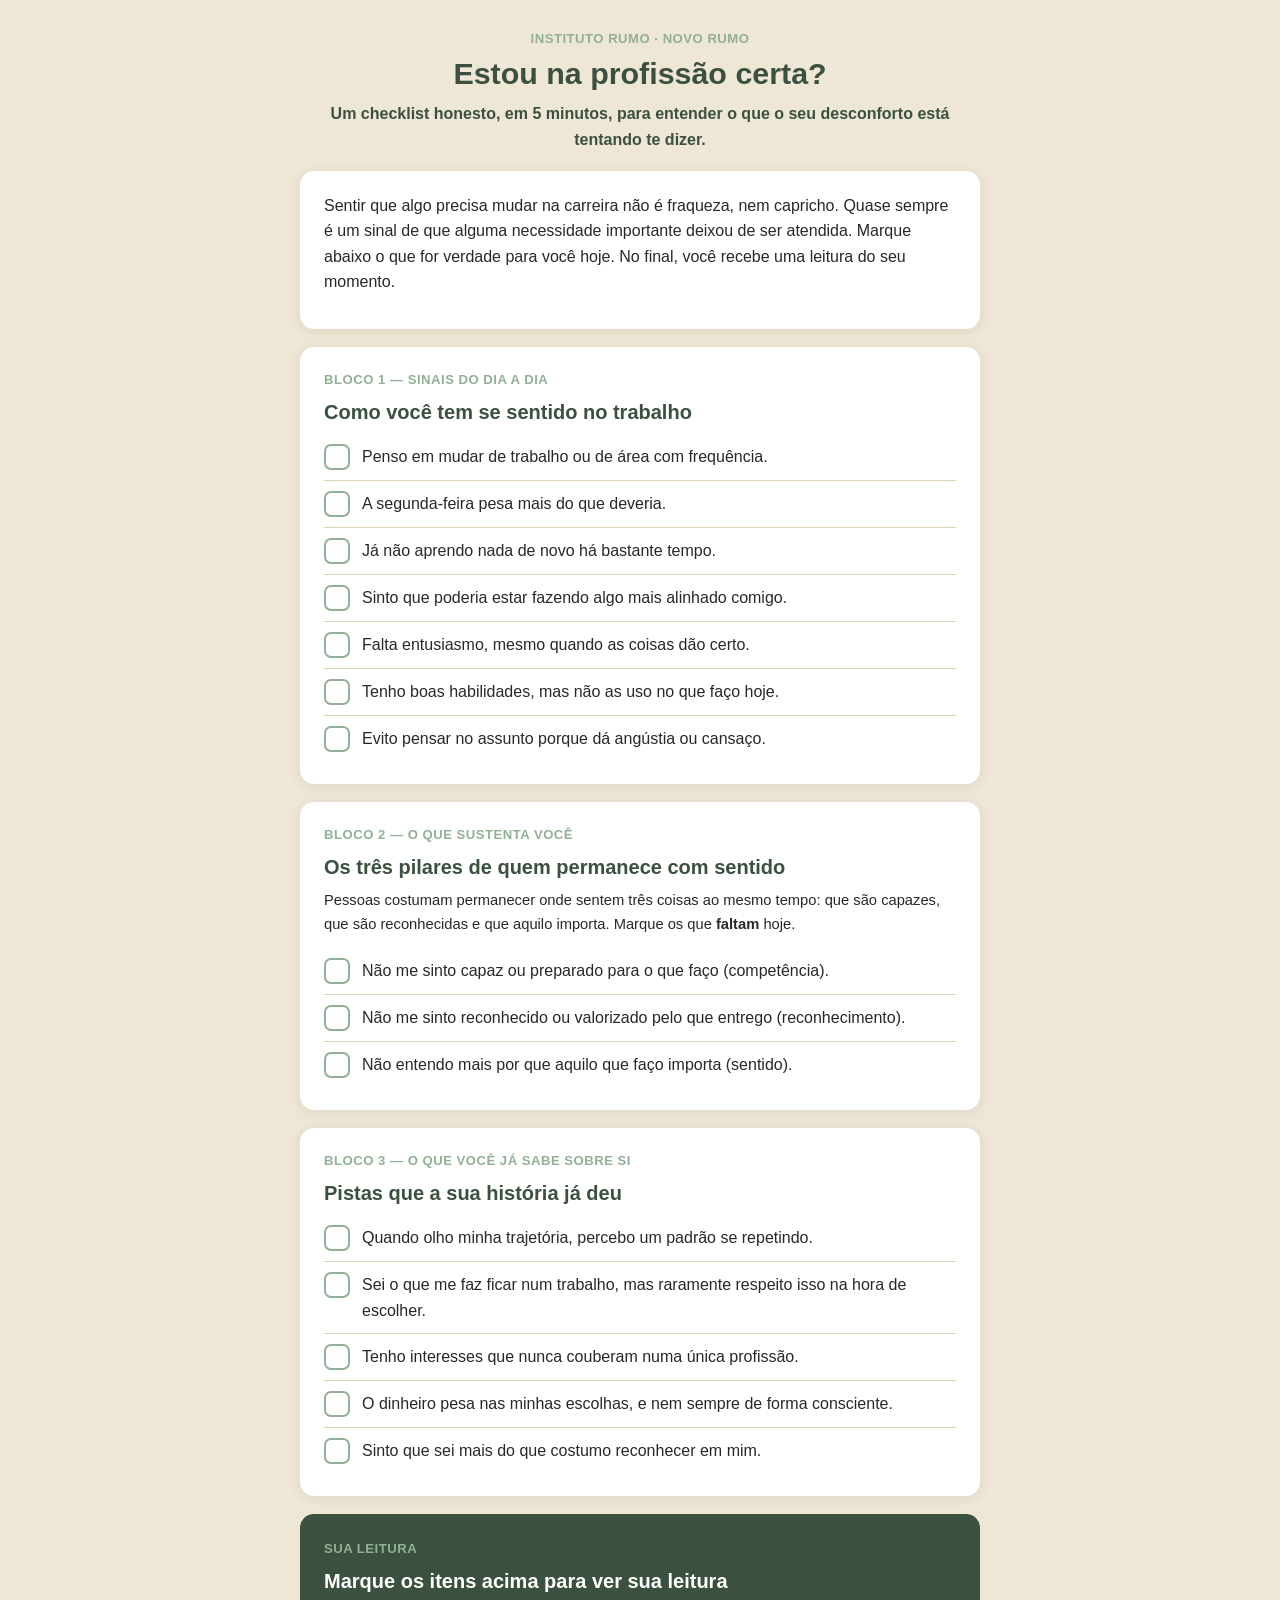
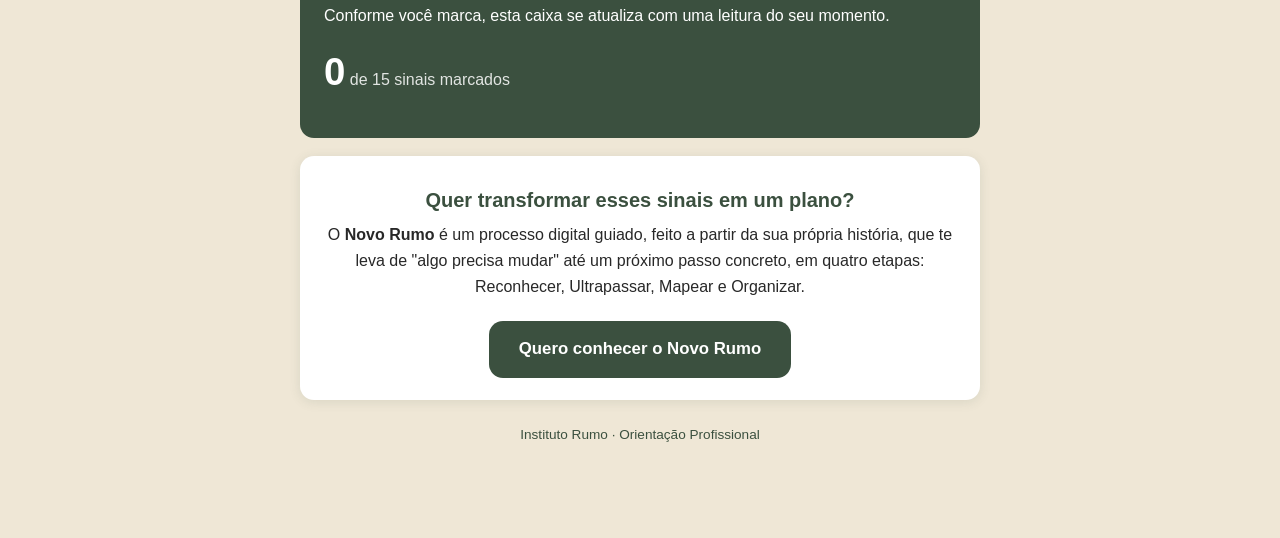
==== isca/index.html @ b63802c8 "feat: produto isca - checklist 'Estou na profissao certa?' (autoral) Co-Authored-By: Claude Opus 4.8" ====
<!DOCTYPE html>
<html lang="pt-BR">
<head>
  <meta charset="utf-8">
  <meta name="viewport" content="width=device-width, initial-scale=1">
  <title>Estou na profissão certa? · Checklist Novo Rumo</title>
  <style>
    :root{
      --verde-profundo:#3B503F; --verde-agua:#91B096; --bege:#EFE7D6; --bege-escuro:#DED2BB;
      --preto-suave:#282828; --branco:#fff; --raio:14px; --sombra:0 2px 12px rgba(59,80,63,.12);
    }
    @import url('https://fonts.googleapis.com/css2?family=Montserrat:wght@400;500;600;700;800&display=swap');
    *{box-sizing:border-box;margin:0;padding:0}
    body{font-family:'Montserrat',Arial,sans-serif;background:var(--bege);color:var(--preto-suave);line-height:1.6}
    .container{max-width:720px;margin:0 auto;padding:28px 20px 80px}
    h1{color:var(--verde-profundo);font-size:1.9rem;font-weight:800;line-height:1.2;margin-bottom:10px}
    h2{color:var(--verde-profundo);font-size:1.25rem;font-weight:800;margin:6px 0}
    p{margin-bottom:12px}
    .lead{color:var(--verde-profundo);font-weight:600}
    .card{background:var(--branco);border-radius:var(--raio);padding:22px 24px;box-shadow:var(--sombra);margin-bottom:18px}
    .bloco-titulo{font-size:.82rem;text-transform:uppercase;letter-spacing:.5px;color:var(--verde-agua);font-weight:700;margin-bottom:6px}
    .item{display:flex;gap:12px;align-items:flex-start;padding:10px 0;border-bottom:1px solid var(--bege-escuro);cursor:pointer}
    .item:last-child{border-bottom:none}
    .item .marca{flex:0 0 26px;height:26px;border:2px solid var(--verde-agua);border-radius:7px;display:flex;align-items:center;justify-content:center;font-weight:800;color:var(--branco);background:var(--branco);transition:.15s}
    .item.marcado .marca{background:var(--verde-profundo);border-color:var(--verde-profundo)}
    .item .texto{flex:1}
    .resultado{background:var(--verde-profundo);color:var(--branco);border-radius:var(--raio);padding:24px;margin-top:8px}
    .resultado h2{color:var(--branco)}
    .contador{font-size:2.4rem;font-weight:800}
    .btn{display:inline-block;background:var(--verde-profundo);color:var(--branco);text-decoration:none;border-radius:var(--raio);
      padding:15px 30px;font-weight:700;font-size:1.05rem;border:none;cursor:pointer;margin-top:10px}
    .btn.claro{background:var(--branco);color:var(--verde-profundo)}
    .rodape{text-align:center;color:var(--verde-profundo);font-size:.85rem;margin-top:24px}
    @media print{ .btn{display:none} body{background:#fff} .card{box-shadow:none;border:1px solid #ccc} }
  </style>
</head>
<body>
  <div class="container">

    <header style="text-align:center;margin-bottom:18px">
      <p class="bloco-titulo">Instituto Rumo · Novo Rumo</p>
      <h1>Estou na profissão certa?</h1>
      <p class="lead">Um checklist honesto, em 5 minutos, para entender o que o seu desconforto está tentando te dizer.</p>
    </header>

    <div class="card">
      <p>Sentir que algo precisa mudar na carreira não é fraqueza, nem capricho. Quase sempre é um sinal de que alguma necessidade importante deixou de ser atendida. Marque abaixo o que for verdade para você hoje. No final, você recebe uma leitura do seu momento.</p>
    </div>

    <div class="card">
      <p class="bloco-titulo">Bloco 1 — Sinais do dia a dia</p>
      <h2>Como você tem se sentido no trabalho</h2>
      <div id="bloco1"></div>
    </div>

    <div class="card">
      <p class="bloco-titulo">Bloco 2 — O que sustenta você</p>
      <h2>Os três pilares de quem permanece com sentido</h2>
      <p style="font-size:.92rem">Pessoas costumam permanecer onde sentem três coisas ao mesmo tempo: que são capazes, que são reconhecidas e que aquilo importa. Marque os que <strong>faltam</strong> hoje.</p>
      <div id="bloco2"></div>
    </div>

    <div class="card">
      <p class="bloco-titulo">Bloco 3 — O que você já sabe sobre si</p>
      <h2>Pistas que a sua história já deu</h2>
      <div id="bloco3"></div>
    </div>

    <div class="resultado" id="resultado">
      <p class="bloco-titulo" style="color:var(--verde-agua)">Sua leitura</p>
      <h2 id="res-titulo">Marque os itens acima para ver sua leitura</h2>
      <p id="res-texto">Conforme você marca, esta caixa se atualiza com uma leitura do seu momento.</p>
      <p><span class="contador" id="contador">0</span> <span style="opacity:.85">de <span id="total">0</span> sinais marcados</span></p>
    </div>

    <div class="card" style="text-align:center;margin-top:18px">
      <h2>Quer transformar esses sinais em um plano?</h2>
      <p>O <strong>Novo Rumo</strong> é um processo digital guiado, feito a partir da sua própria história, que te leva de "algo precisa mudar" até um próximo passo concreto, em quatro etapas: Reconhecer, Ultrapassar, Mapear e Organizar.</p>
      <a class="btn" id="cta" href="#" target="_blank">Quero conhecer o Novo Rumo</a>
    </div>

    <p class="rodape">Instituto Rumo · Orientação Profissional</p>
  </div>

  <script>
    // EDITÁVEL: troque o link abaixo pelo link de venda na Eduzz, ou pelo WhatsApp.
    var LINK_NOVO_RUMO = "https://wa.me/55XXXXXXXXXXX?text=" + encodeURIComponent("Olá! Fiz o checklist e quero conhecer o Novo Rumo.");

    var BLOCO1 = [
      "Penso em mudar de trabalho ou de área com frequência.",
      "A segunda-feira pesa mais do que deveria.",
      "Já não aprendo nada de novo há bastante tempo.",
      "Sinto que poderia estar fazendo algo mais alinhado comigo.",
      "Falta entusiasmo, mesmo quando as coisas dão certo.",
      "Tenho boas habilidades, mas não as uso no que faço hoje.",
      "Evito pensar no assunto porque dá angústia ou cansaço."
    ];
    var BLOCO2 = [
      "Não me sinto capaz ou preparado para o que faço (competência).",
      "Não me sinto reconhecido ou valorizado pelo que entrego (reconhecimento).",
      "Não entendo mais por que aquilo que faço importa (sentido)."
    ];
    var BLOCO3 = [
      "Quando olho minha trajetória, percebo um padrão se repetindo.",
      "Sei o que me faz ficar num trabalho, mas raramente respeito isso na hora de escolher.",
      "Tenho interesses que nunca couberam numa única profissão.",
      "O dinheiro pesa nas minhas escolhas, e nem sempre de forma consciente.",
      "Sinto que sei mais do que costumo reconhecer em mim."
    ];

    function montar(idLista, itens){
      var alvo = document.getElementById(idLista);
      itens.forEach(function(txt){
        var div = document.createElement('div');
        div.className = 'item';
        div.innerHTML = '<div class="marca">✓</div><div class="texto">'+txt+'</div>';
        div.querySelector('.marca').style.color = 'transparent';
        div.addEventListener('click', function(){
          div.classList.toggle('marcado');
          div.querySelector('.marca').style.color = div.classList.contains('marcado') ? '#fff' : 'transparent';
          atualizar();
        });
        alvo.appendChild(div);
      });
    }

    function atualizar(){
      var marcados = document.querySelectorAll('.item.marcado').length;
      var total = document.querySelectorAll('.item').length;
      document.getElementById('contador').textContent = marcados;
      document.getElementById('total').textContent = total;
      var t = document.getElementById('res-titulo');
      var p = document.getElementById('res-texto');
      if(marcados === 0){
        t.textContent = "Marque os itens acima para ver sua leitura";
        p.textContent = "Conforme você marca, esta caixa se atualiza com uma leitura do seu momento.";
      } else if(marcados <= 3){
        t.textContent = "Alguns sinais, nada fora do comum";
        p.textContent = "Você sente incômodos pontuais. Vale observar o que se repete antes que vire desgaste. Conhecer seus padrões agora evita decisões no impulso depois.";
      } else if(marcados <= 7){
        t.textContent = "Há um recado importante aqui";
        p.textContent = "Vários sinais apontam para a mesma direção: alguma necessidade sua não está sendo atendida. Esse é o momento certo para entender o que sustenta você e organizar um próximo passo, com calma e método.";
      } else {
        t.textContent = "O seu desconforto já está pedindo movimento";
        p.textContent = "São muitos sinais ao mesmo tempo. Isso não significa recomeçar do zero, e sim olhar sua história com clareza para escolher um caminho que faça sentido. Um processo guiado faz toda a diferença nessa hora.";
      }
    }

    montar('bloco1', BLOCO1);
    montar('bloco2', BLOCO2);
    montar('bloco3', BLOCO3);
    atualizar();
    document.getElementById('cta').href = LINK_NOVO_RUMO;
  </script>
</body>
</html>
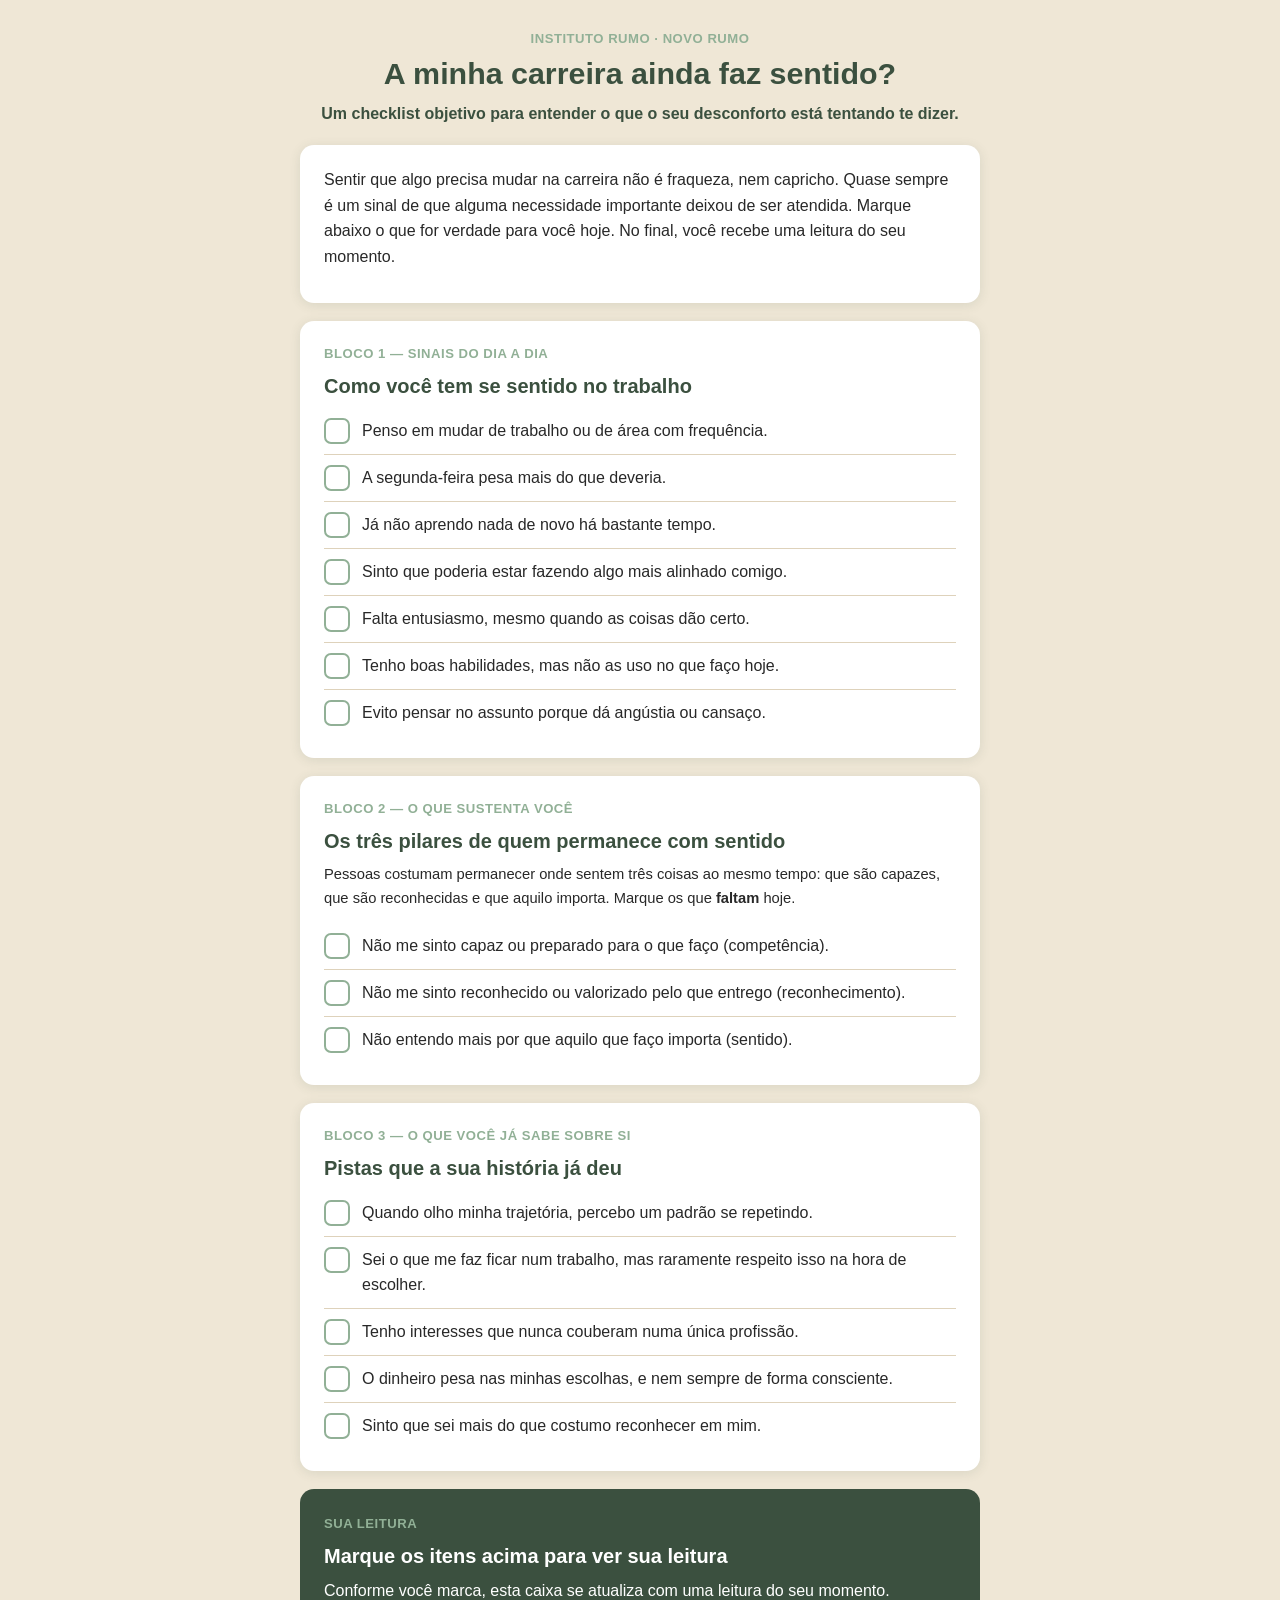
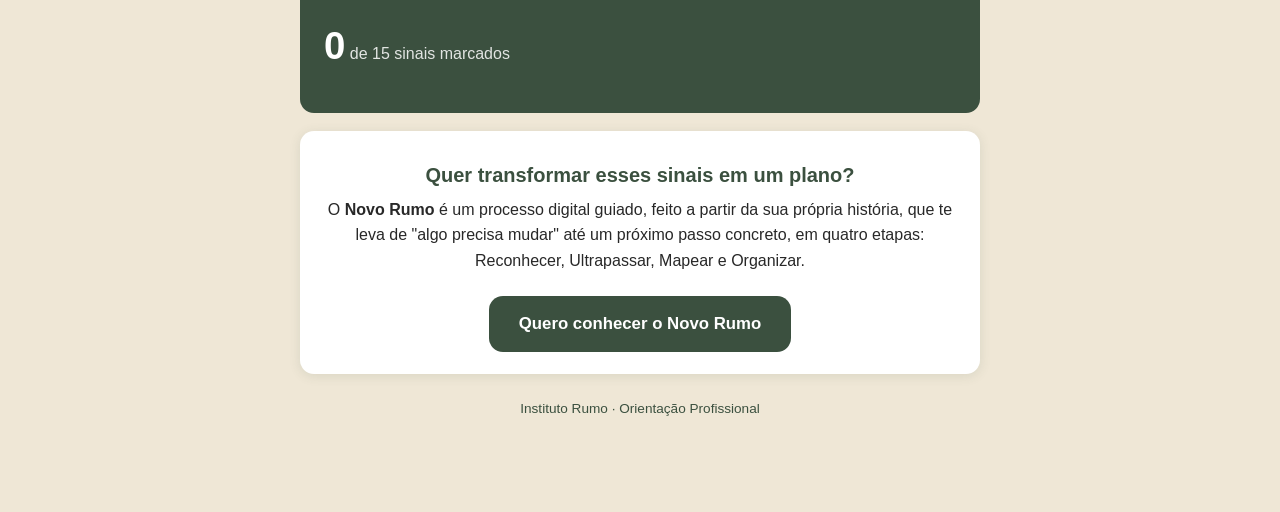
==== commit 6cfdf573: "conteudo: novo titulo do produto isca (a minha carreira ainda faz sentido) Co-Authored-By: Claude Op" ====
--- a/isca/index.html
+++ b/isca/index.html
@@ -3,7 +3,7 @@
 <head>
   <meta charset="utf-8">
   <meta name="viewport" content="width=device-width, initial-scale=1">
-  <title>Estou na profissão certa? · Checklist Novo Rumo</title>
+  <title>A minha carreira ainda faz sentido? · Checklist Novo Rumo</title>
   <style>
     :root{
       --verde-profundo:#3B503F; --verde-agua:#91B096; --bege:#EFE7D6; --bege-escuro:#DED2BB;
@@ -39,8 +39,8 @@
 
     <header style="text-align:center;margin-bottom:18px">
       <p class="bloco-titulo">Instituto Rumo · Novo Rumo</p>
-      <h1>Estou na profissão certa?</h1>
-      <p class="lead">Um checklist honesto, em 5 minutos, para entender o que o seu desconforto está tentando te dizer.</p>
+      <h1>A minha carreira ainda faz sentido?</h1>
+      <p class="lead">Um checklist objetivo para entender o que o seu desconforto está tentando te dizer.</p>
     </header>
 
     <div class="card">
